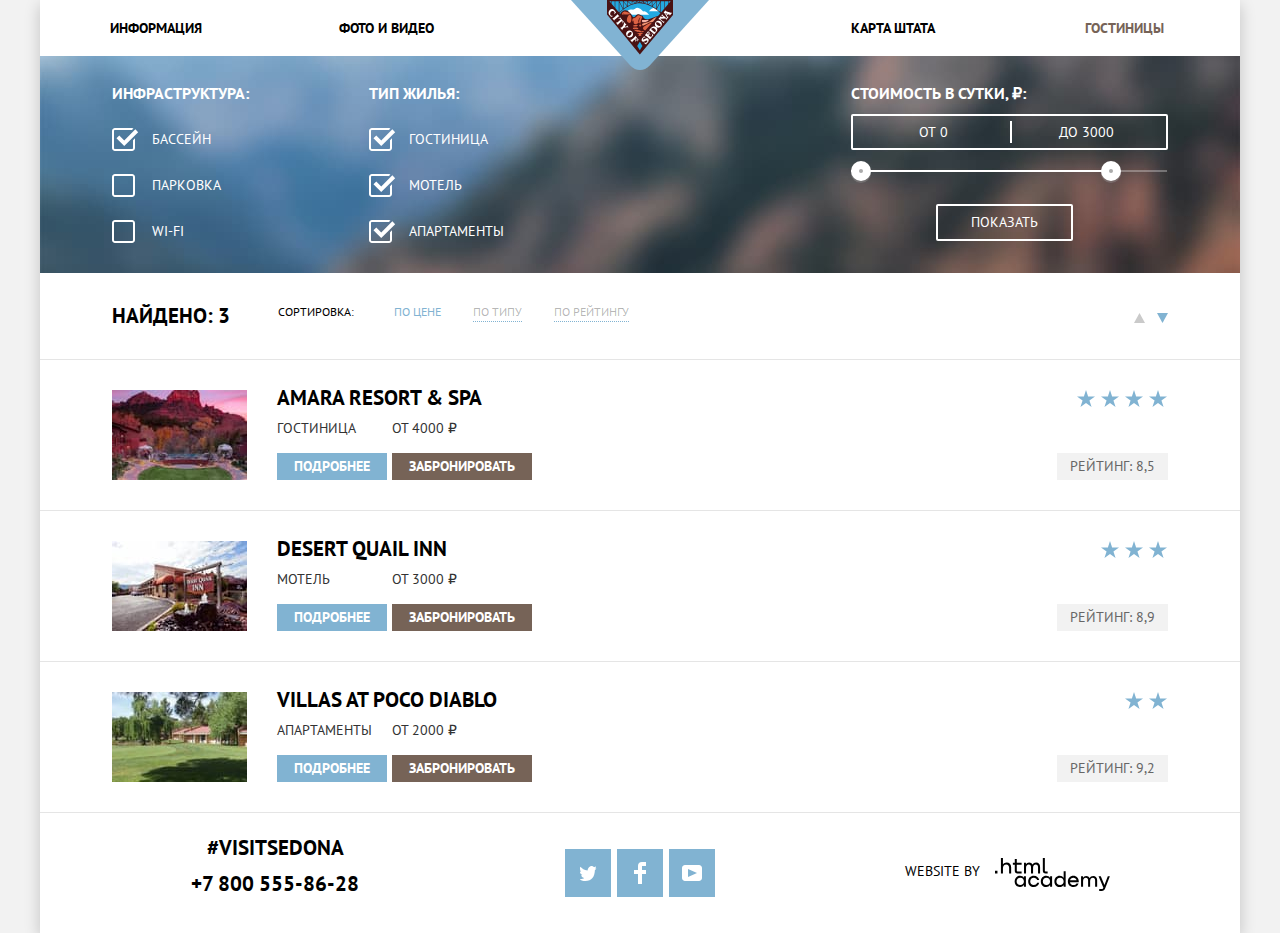
==== catalog.html @ 33e23743 "Заканчивает стилизацию каталога" ====
<!DOCTYPE html>
<html lang="ru">

<head>
  <meta charset="utf-8">
  <meta name="viewport" content="width=device-width, initial-scale=1">
  <title>HTML Academy: Седона</title>


  <link rel="icon" href="favicon.ico">
  <link rel="icon" href="img/favicon/icon.svg" type="image/svg+xml">
  <link rel="apple-touch-icon" href="img/favicon/180.png">
  <link rel="manifest" href="manifest.webmanifest">

  <link href="css/normalize.min.css" rel="stylesheet">
  <link href="css/style.css" rel="stylesheet">
</head>

<body>
  <div class="container">
    <h1 class="visually-hidden">Аренда жилья в городке Седона</h1>
    <header class="main-header">
      <a class="logo" href="index.html">
        <img src="img/logo.svg" width="138" height="70" alt="Логотип города Седона">
      </a>
      <nav class="navigation">
        <ul class="navigation-list">
          <li class="navigation-list__item">
            <a class="navigation-list__link" href="#">Информация</a>
          </li>
          <li class="navigation-list__item navigation-list__item--m-r">
            <a class="navigation-list__link" href="#">Фото и видео</a>
          </li>
          <li class="navigation-list__item">
            <a class="navigation-list__link" href="#">Карта штата</a>
          </li>
          <li class="navigation-list__item">
            <a class="navigation-list__link">Гостиницы</a>
          </li>
        </ul>
      </nav>
    </header>

    <main>
      <section class="filter">
        <h2 class="visually-hidden">Фильтр апартаментов</h2>
        <form class="filter-form" action="https://echo.htmlacademy.ru/" method="GET">
          <fieldset class="filter-form__fieldset">
            <legend class="filter-form__legend">Инфраструктура:</legend>
            <ul class="filter-form__list">
              <li class="filter-form__list-item">
                <input class="filter-form__checkbox visually-hidden" type="checkbox" name="pool" id="pool" checked>
                <label class="filter-form__checkbox-label" for="pool">Бассейн</label>
              </li>
              <li class="filter-form__list-item">
                <input class="filter-form__checkbox visually-hidden" type="checkbox" name="parking" id="parking">
                <label class="filter-form__checkbox-label" for="parking">Парковка</label>
              </li>
              <li class="filter-form__list-item">
                <input class="filter-form__checkbox visually-hidden" type="checkbox" name="wi-fi" id="wi-fi">
                <label class="filter-form__checkbox-label" for="wi-fi">Wi-Fi</label>
              </li>
            </ul>
          </fieldset>

          <fieldset class="filter-form__fieldset">
            <legend class="filter-form__legend">Тип жилья:</legend>
            <ul class="filter-form__list">
              <li class="filter-form__list-item">
                <input class="filter-form__checkbox visually-hidden" type="checkbox" name="hotel" id="hotel" checked>
                <label class="filter-form__checkbox-label" for="hotel">Гостиница</label>
              </li>
              <li class="filter-form__list-item">
                <input class="filter-form__checkbox visually-hidden" type="checkbox" name="motel" id="motel" checked>
                <label class="filter-form__checkbox-label" for="motel">Мотель</label>
              </li>
              <li class="filter-form__list-item">
                <input class="filter-form__checkbox visually-hidden" type="checkbox" name="apartments" id="apartments" checked>
                <label class="filter-form__checkbox-label" for="apartments">Апартаменты</label>
              </li>
            </ul>
          </fieldset>

          <fieldset class="filter-form__fieldset filter-form__prices">
            <legend class="filter-form__legend">Стоимость в сутки, ₽:</legend>

            <ul class="prices">
              <li class="prices__item">
                <label class="prices__label" for="min-price">От</label>
                <input class="prices__input" id="min-price" type="text" value="0">
              </li>
              <li class="prices__item">
                <label class="prices__label" for="max-price">До</label>
                <input class="prices__input" id="max-price" type="text" value="3000">
              </li>
            </ul>

            <div class="price-range">
              <div class="price-range__scale">
                <button class="price-range__button price-range__button--min" type="button">
                  <span class="visually-hidden">Минимальная цена</span>
                </button>
                <button class="price-range__button price-range__button--max" type="button">
                  <span class="visually-hidden">Максимальная цена</span>
                </button>
              </div>
            </div>

            <button class="filter-form__button" type="submit">Показать</button>
          </fieldset>
        </form>
      </section>

      <div class="catalog">
        <section class="sorting">
          <b class="sorting__results">Найдено: 3</b>
          <h2 class="sorting__title">Сортировка:</h2>
          <ul class="sorting__list">
            <li class="sorting__list-item">
              <a class="sorting__list-link sorting__list-link--active" href="#">По цене</a>
            </li>
            <li class="sorting__list-item">
              <a class="sorting__list-link" href="#">По типу</a>
            </li>
            <li class="sorting__list-item sorting__list-item--m-r-auto">
              <a class="sorting__list-link" href="#">По рейтингу</a>
            </li>
            <li class="sorting__list-item sorting__list-item--arrow">
              <a class="sorting__list-link sorting__list-link--arrow" href="#">
                <span class="visually-hidden">Сортировка по возрастанию</span>
                <svg width="11" height="10" xmlns="http://www.w3.org/2000/svg">
                  <path d="M5.5 0L0 10h11L5.5 0z" />
                </svg>
              </a>
            </li>
            <li class="sorting__list-item sorting__list-item--arrow">
              <a class="sorting__list-link sorting__list-link--active sorting__list-link--arrow" href="#">
                <span class="visually-hidden">Сортировка по убыванию</span>
                <svg width="11" height="10" xmlns="http://www.w3.org/2000/svg">
                  <path d="M5.5 10L0 0h11" />
                </svg>
              </a>
            </li>
          </ul>
        </section>

        <ul class="apartament-list">
          <li class="apartament-list__item apartament">
            <a class="apartament__name" href="#">Amara Resort & Spa</a>
            <img class="apartament__image" width="135" height="90" src="img/amara.jpg" alt="Amara Resort & Spa">
            <span class="apartament__type">Гостиница</span>
            <span class="apartament__price">От 4000 ₽</span>
            <a class="apartament__more button" href="#">Подробнее</a>
            <a class="apartament__booking button button--brown" href="#">Забронировать</a>
            <ul class="apartament__rating-list rating-list">
              <li class="rating-list__item">
                <span class="visually-hidden">Звезда рейтинга</span>
              </li>
              <li class="rating-list__item">
                <span class="visually-hidden">Звезда рейтинга</span>
              </li>
              <li class="rating-list__item">
                <span class="visually-hidden">Звезда рейтинга</span>
              </li>
              <li class="rating-list__item">
                <span class="visually-hidden">Звезда рейтинга</span>
              </li>
            </ul>
            <span class="apartament__rating">Рейтинг: 8,5</span>
          </li>

          <li class="apartament-list__item apartament">
            <a class="apartament__name" href="#">Desert Quail Inn</a>
            <img class="apartament__image" width="135" height="90" src="img/desert.jpg" alt="Desert Quail Inn">
            <span class="apartament__type">Мотель</span>
            <span class="apartament__price">От 3000 ₽</span>
            <a class="apartament__more button" href="#">Подробнее</a>
            <a class="apartament__booking button button--brown" href="#">Забронировать</a>
            <ul class="apartament__rating-list rating-list">
              <li class="rating-list__item">
                <span class="visually-hidden">Звезда рейтинга</span>
              </li>
              <li class="rating-list__item">
                <span class="visually-hidden">Звезда рейтинга</span>
              </li>
              <li class="rating-list__item">
                <span class="visually-hidden">Звезда рейтинга</span>
              </li>
            </ul>
            <span class="apartament__rating">Рейтинг: 8,9</span>
          </li>

          <li class="apartament-list__item apartament">
            <a class="apartament__name" href="#">Villas at Poco Diablo</a>
            <img class="apartament__image" width="135" height="90" src="img/villas.jpg" alt="Villas at Poco Diablo">
            <span class="apartament__type">Апартаменты</span>
            <span class="apartament__price">От 2000 ₽</span>
            <a class="apartament__more button" href="#">Подробнее</a>
            <a class="apartament__booking button button--brown" href="#">Забронировать</a>
            <ul class="apartament__rating-list rating-list">
              <li class="rating-list__item">
                <span class="visually-hidden">Звезда рейтинга</span>
              </li>
              <li class="rating-list__item">
                <span class="visually-hidden">Звезда рейтинга</span>
              </li>
            </ul>
            <span class="apartament__rating">Рейтинг: 9,2</span>
          </li>
        </ul>
      </div>
    </main>

    <footer class="main-footer">
      <section class="contacts">
        <h2 class="visually-hidden">Контакты</h2>
        <ul class="contacts-list">
          <li class="contacts-list__item">
            <a class="contacts-list__link" href="#">#visitSEDONA</a>
          </li>
          <li class="contacts-list__item">
            <a class="contacts-list__link" href="#">+7 800 555-86-28</a>
          </li>
        </ul>
      </section>

      <section class="social">
        <h2 class="visually-hidden">Социальные сети</h2>
        <ul class="social-list">
          <li class="social-list__item">
            <a class="social-list__link social-list__link--twitter" href="#">
              <span class="visually-hidden">Twitter</span>
            </a>
          </li>
          <li class="social-list__item">
            <a class="social-list__link social-list__link--facebook" href="#">
              <span class="visually-hidden">Facebook</span>
            </a>
          </li>
          <li class="social-list__item">
            <a class="social-list__link social-list__link--youtube" href="#">
              <span class="visually-hidden">Youtube</span>
            </a>
          </li>
        </ul>
      </section>

      <div class="author">
        <b>Website by</b>
        <a class="author__link" href="#">
          <svg width="115" height="33" xmlns="http://www.w3.org/2000/svg">
            <path
              d="M0 12.87v2.573h2.458v-2.574H0zM11.647 4.526c-1.56 0-2.822.707-3.612 1.737h-.086V0H5.92v15.443h2.03v-5.298c0-2.123 1.325-3.646 3.27-3.646 1.838 0 2.907 1.373 2.907 3.217v5.727h2.03V9.352c0-2.939-1.816-4.826-4.51-4.826zM26.617 4.827h-4.809V1.073h-2.03v3.754h-1.924V6.8h1.924v5.984c0 1.716.962 2.66 2.693 2.66h4.146v-1.995h-3.74c-.684 0-1.069-.386-1.069-1.05V6.8h4.81V4.827zM41.121 4.547c-1.624 0-2.863.794-3.547 2.06h-.064c-.62-1.245-1.774-2.06-3.356-2.06-1.41 0-2.48.75-3.12 1.802h-.086V4.826h-1.945v10.617h2.03V9.995c0-1.995 1.048-3.453 2.63-3.496 1.495-.043 2.372 1.03 2.372 2.638v6.306h2.03v-5.62c0-2.38 1.41-3.324 2.63-3.324 1.474 0 2.35 1.03 2.35 2.638v6.306h2.03v-6.52c0-2.574-1.453-4.376-3.954-4.376zM47.827 12.697c0 1.738.983 2.746 2.8 2.746h2.009V13.47h-1.71c-.684 0-1.069-.386-1.069-1.051V0h-2.03v12.697zM28.905 19.689h-.086c-.792-1.066-2.076-1.813-3.79-1.834-3.147-.043-5.395 2.282-5.395 5.565 0 3.305 2.29 5.63 5.374 5.587 1.756-.022 3.019-.81 3.811-1.94h.086v1.641h2.013V18.154h-2.013v1.535zm-3.597 7.356c-2.227 0-3.64-1.62-3.64-3.625 0-2.004 1.413-3.625 3.64-3.625 2.162 0 3.576 1.62 3.576 3.625 0 1.983-1.414 3.625-3.576 3.625zM44.21 21.991c-.493-2.388-2.613-4.136-5.396-4.136-3.362 0-5.61 2.452-5.61 5.565 0 3.113 2.248 5.587 5.61 5.587 2.783 0 4.903-1.792 5.395-4.2h-2.12c-.427 1.342-1.69 2.26-3.254 2.26-2.184 0-3.597-1.643-3.597-3.647 0-2.004 1.413-3.625 3.597-3.625 1.627 0 2.827.96 3.255 2.196h2.12zM55.084 19.689h-.086c-.792-1.066-2.077-1.813-3.79-1.834-3.147-.043-5.395 2.282-5.395 5.565 0 3.305 2.29 5.63 5.374 5.587 1.756-.022 3.019-.81 3.811-1.94h.086v1.641h2.012V18.154h-2.012v1.535zm-3.597 7.356c-2.227 0-3.64-1.62-3.64-3.625 0-2.004 1.413-3.625 3.64-3.625 2.162 0 3.575 1.62 3.575 3.625 0 1.983-1.413 3.625-3.575 3.625zM68.654 19.795h-.086c-.792-1.13-2.12-1.919-3.811-1.94-3.083-.043-5.374 2.282-5.374 5.587 0 3.283 2.248 5.607 5.395 5.565 1.67-.022 2.998-.768 3.769-1.834h.107v1.535h2.013V13.356h-2.013v6.44zm-3.597 7.271c-2.227 0-3.64-1.62-3.64-3.624 0-2.005 1.413-3.625 3.64-3.625 2.162 0 3.575 1.642 3.575 3.625 0 2.004-1.413 3.624-3.575 3.624zM78.33 17.855c-3.255 0-5.482 2.495-5.482 5.586 0 3.007 2.099 5.566 5.524 5.566 2.484 0 4.475-1.344 5.182-3.583h-2.12c-.47 1.003-1.605 1.642-2.976 1.642-1.927 0-3.297-1.28-3.447-2.92h8.757c.278-3.52-1.927-6.291-5.438-6.291zm-.043 1.94c1.691 0 2.955 1.045 3.276 2.559h-6.51c.3-1.493 1.564-2.559 3.234-2.559zM98.198 17.876c-1.627 0-2.868.79-3.554 2.047h-.064c-.62-1.236-1.777-2.047-3.362-2.047-1.413 0-2.483.746-3.126 1.791h-.085v-1.514h-1.949v10.555h2.034v-5.416c0-1.983 1.05-3.433 2.634-3.476 1.499-.042 2.377 1.024 2.377 2.623v6.269h2.034v-5.586c0-2.367 1.413-3.305 2.633-3.305 1.478 0 2.355 1.023 2.355 2.622v6.269h2.035v-6.482c0-2.559-1.456-4.35-3.962-4.35zM109.441 27.024l-3.64-8.87h-2.248l4.839 11.556-.021.043c-.343.874-.728 1.194-1.67 1.194h-2.505v2.026h2.505c1.841 0 2.826-.832 3.511-2.623l4.668-12.196h-2.077l-3.362 8.87z" />
          </svg>
        </a>
      </div>
    </footer>
  </div>
</body>

</html>
---- css/style.css ----
@font-face {
  font-style: normal;
  font-weight: 400;
  font-family: "PTSans";

  src: local("PTSans"), url("../fonts/PTSans.woff2") format("woff2"), url("../fonts/PTSans.woff") format("woff");
}

@font-face {
  font-style: normal;
  font-weight: 700;
  font-family: "PTSans";

  src: local("PTSans"), url("../fonts/PTSans-Bold.woff2") format("woff2"), url("../fonts/PTSans-Bold.woff") format("woff");
}

@keyframes bounce {
  0% {
    transform: translate(-50%, -55%);
    opacity: 1;

    animation-timing-function: ease-in;
  }

  24% {
    opacity: 1;
  }

  40% {
    transform: translate(-50%, -54%);

    animation-timing-function: ease-in;
  }

  65% {
    transform: translate(-50%, -53%);

    animation-timing-function: ease-in;
  }

  82% {
    transform: translate(-50%, -52%);

    animation-timing-function: ease-in;
  }

  93% {
    transform: translate(-50%, -51%);

    animation-timing-function: ease-in;
  }

  25%,
  55%,
  75%,
  87% {
    transform: translate(-50%, -50%);

    animation-timing-function: ease-out;
  }

  100% {
    transform: translate(-50%, -50%);
    opacity: 1;

    animation-timing-function: ease-out;
  }
}

@keyframes shake {
  0%,
  100% {
    transform: translate(-50%, -50%);
  }

  10%,
  30%,
  50%,
  70% {
    transform: translate(-52%, -50%);
  }

  20%,
  40%,
  60% {
    transform: translate(-48%, -50%);
  }

  80% {
    transform: translate(-49%, -50%);
  }

  90% {
    transform: translate(-51%, -50%);
  }
}


:root {
  --basic-black: #000000;
  --basic-white: #ffffff;
  --black-3: rgba(0, 0, 0, 0.3);
  --blue: #669ec0;
  --blue-dark: #5496bd;
  --blue-light: #81b3d2;
  --brown: #604e43;
  --brown-dark: #503e33;
  --brown-light: #766357;
  --gray-66: #666666;
  --gray-6a: #6a6a6a;
  --gray-a9: #a9a9a9;
  --gray-ab: #ababab;
  --gray-ca: #cacaca;
  --gray-dark: #bdbbbc;
  --gray-e5: #e5e5e5;
  --gray-eb: #ebebeb;
  --gray-ee: #eeeeee;
  --gray-f2: #f2f2f2;
  --search-form-shadow: rgba(0, 1, 1, 0.15);
  --shadow-button: rgba(171, 171, 171, 0.3);
  --shadow-color: rgba(0, 1, 1, 0.2);
  --text-color: #333333;
  --transparent: transparent;
  --white-3: rgba(255, 255, 255, 0.3);
  --white-9: rgba(255, 255, 255, 0.9);
}

html {
  box-sizing: border-box;
  height: 100%;
}

*,
*::before,
*::after {
  box-sizing: inherit;
}

body {
  height: 100%;
  margin: 0;
  padding: 0;

  font-weight: 400;
  font-size: 14px;
  line-height: 26px;
  font-family: "PTSans", "Arial", sans-serif;
  color: var(--text-color);
  text-transform: uppercase;

  background-color: var(--gray-f2);
}

img {
  display: block;
  max-width: 100%;
  height: auto;
}

.visually-hidden:not(:focus):not(:active),
input[type="checkbox"].visually-hidden,
input[type="radio"].visually-hidden {
  position: absolute;

  width: 1px;
  height: 1px;
  margin: -1px;
  padding: 0;
  overflow: hidden;

  white-space: nowrap;

  border: 0;

  clip: rect(0 0 0 0);
  clip-path: inset(100%);
}

.container {
  position: relative;

  display: grid;
  width: 1200px;
  min-height: 100%;
  margin: 0 auto;

  background-color: var(--basic-white);
  box-shadow: 0 5px 15px var(--shadow-color);

  grid-template-rows: auto 1fr auto;
}

/*===== BUTTON =====*/

.button {
  display: inline-block;
  margin: 0;
  padding: 3px 17px;

  font-weight: 700;
  font-size: 14px;
  line-height: 21px;
  vertical-align: top;
  text-align: center;
  color: var(--basic-white);
  text-transform: uppercase;
  text-decoration: none;

  background-color: var(--blue-light);
  border: none;
  outline: none;
}

.button:hover,
.button:focus {
  background-color: var(--blue);
}

.button:active {
  color: var(--white-3);

  background-color: var(--blue-dark);
}

.button--brown {
  background-color: var(--brown-light);
}

.button--brown:hover,
.button--brown:focus {
  background-color: var(--brown);
}

.button--brown:active {
  color: var(--white-3);

  background-color: var(--brown-dark);
}

.button--l {
  padding: 16px 30px;

  font-size: 21px;
  line-height: 26px;
}

.button--xl {
  padding: 30px 60px;

  font-size: 21px;
  line-height: 26px;
}

/*===== MAIN-HEADER =====*/

.main-header {
  position: relative;

  min-height: 56px;
}


/*===== LOGO =====*/

.logo {
  position: absolute;
  top: 0;
  left: 50%;
  z-index: 1;

  display: block;
  width: 138px;
  height: 70px;

  transform: translateX(-50%);
}

/*===== NAVIGATION-LIST =====*/

.navigation-list {
  display: flex;
  justify-content: space-between;
  align-items: flex-start;
  margin: 0;
  padding: 0;

  list-style: none;
}

.navigation-list__item {
  flex-basis: 240px;
}

.navigation-list__item--m-r {
  margin-right: 275px;
}

.navigation-list__link {
  display: block;
  padding: 15px 0;

  font-weight: 700;
  font-size: 14px;
  line-height: 26px;
  text-align: center;
  color: var(--basic-black);
  text-decoration: none;
}

.navigation-list__link:hover {
  color: var(--blue-light);
}

.navigation-list__link:active {
  color: var(--basic-black);

  opacity: 0.3;
}

.navigation-list__link:not([href]) {
  color: var(--brown-light);
}

/*===== WELCOME =====*/

.welcome {
  padding-bottom: 50px;
}

.welcome__image {
  position: relative;

  width: 1200px;
  height: 510px;
  margin-bottom: 40px;

  background-color: var(--gray-ee);
}

.welcome__image::before {
  content: "";
  position: absolute;
  bottom: 0;

  width: 100%;
  height: 57px;

  background-image: url("../img/mask.png");
}

.welcome__title {
  margin: 0;
  margin-bottom: 45px;
  padding: 0 150px;

  font-weight: 700;
  font-size: 21px;
  line-height: 26px;
  text-align: center;
  color: var(--basic-black);
}

.welcome__text {
  margin: 0;
  margin-bottom: 25px;
  padding: 0 150px;

  text-align: center;
}

.welcome__text:last-of-type {
  margin-bottom: 0;
}

/*===== ADVANTAGES-LIST =====*/

.advantages-list {
  display: grid;
  margin: 0;
  padding: 0;

  list-style: none;

  counter-reset: advantages;

  grid-auto-rows: minmax(256px, auto);
  grid-template-columns: repeat(3, 1fr);
  grid-template-rows: repeat(4, auto);
}

.advantages-list__item {
  min-height: 256px;

  text-align: center;

  background-color: var(--gray-ee);
}

.advantages-list__item--blue {
  background-color: var(--blue-light);
}

.advantages-list__item--image {
  grid-column: span 2;
}

.advantages-list__item--subtitle {
  grid-column: span 3;
}

.advantages-list__item-title {
  position: relative;

  margin: 0 0 25px;
  padding: 47px 125px;

  font-weight: 700;
  font-size: 21px;
  line-height: 21px;
  color: var(--basic-black);
}

.advantages-list__item-title::after {
  content: "— №"counter(advantages) "—";
  position: absolute;
  bottom: 0;
  left: 50%;

  font-weight: 400;
  font-size: 14px;
  line-height: 21px;
  color: var(--text-color);

  transform: translateX(-50%);

  counter-increment: advantages;
}

.advantages-list__item-text {
  margin: 0;
  padding: 0 46px;

  font-size: 14px;
  line-height: 21px;
  color: var(--text-color);
}

.advantages-list__item--blue .advantages-list__item-title,
.advantages-list__item--blue .advantages-list__item-title::after,
.advantages-list__item--blue .advantages-list__item-text {
  color: var(--basic-white);
}

/*===== FEATURES-LIST =====*/

.features-list {
  display: grid;
  margin: 0;
  padding: 0;

  list-style: none;

  grid-template-columns: repeat(3, 1fr);
}

.features-list__item {
  min-height: 330px;
  padding-top: 160px;

  text-align: center;

  background-color: var(--basic-white);
  background-repeat: no-repeat;
  background-position: center 60px;
}

.features-list__item--housing {
  background-image: url("../img/home.svg");
}

.features-list__item--food {
  background-image: url("../img/food.svg");
}

.features-list__item--souvenirs {
  background-image: url("../img/souvenirs.svg");
}

.features-list__item-title {
  margin: 0 0 25px;
  padding: 0 125px;

  font-weight: 700;
  font-size: 21px;
  line-height: 21px;
  color: var(--basic-black);
}

.features-list__item-text {
  margin: 0;
  padding: 0 46px;

  font-size: 14px;
  line-height: 21px;
  color: var(--text-color);
}

/*===== SEARCH =====*/

.search {
  position: relative;

  width: 568px;
  margin: 0 auto;
  padding: 58px 0 0 0;

  text-align: center;
}

.search__title {
  margin: 0 0 34px;
  padding: 0 40px;

  font-weight: 700;
  font-size: 30px;
  line-height: 24px;
  color: var(--basic-black);
}

.search__text {
  margin: 0 0 42px;
  padding: 0;

  font-size: 14px;
  line-height: 24px;
}

.search__button {
  width: 100%;
}

.search__form {
  position: absolute;

  display: flex;
  flex-wrap: wrap;
  justify-content: space-between;
  align-items: flex-start;
  padding: 55px;

  background-color: var(--basic-white);
  box-shadow: 0 7px 15px var(--search-form-shadow);
}

.search__form-inner {
  display: flex;
  justify-content: space-between;
  align-items: center;
  margin: 0 0 53px;
}

.search__form-inner--grow {
  flex-grow: 1;
  margin-right: 55px;
}

.search__form-label {
  font-weight: 700;
  font-size: 14px;
  line-height: 26px;
  color: var(--basic-black);
}

.search__form-label--date {
  position: relative;

  display: flex;
  justify-content: space-between;
  align-items: center;
  width: 100%;
  margin: 0 0 30px;

  grid-column: 1/ -1;
}

.search__form-label--date svg {
  position: absolute;
  top: 50%;
  right: 10px;

  transform: translateY(-50%);

  fill: var(--gray-a9);
}

.search__form-label--date svg:hover {
  fill: var(--basic-black);
}

.search__form-label--date svg:active {
  fill: var(--blue-light);
}

.search__form-date {
  position: relative;

  min-width: 346px;
  padding: 4px 40px 4px 13px;

  font-weight: 700;
  font-size: 14px;
  line-height: 26px;
  color: var(--basic-black);
  text-transform: uppercase;

  background-color: var(--gray-f2);
  border: 2px solid var(--transparent);
  outline: none;
}

.search__form-date:hover {
  background-color: var(--gray-eb);
}

.search__form-date:focus {
  background-color: var(--basic-white);
  border-color: var(--gray-e5);
}

.search__form-date::placeholder {
  font-weight: 700;
  font-size: 14px;
  line-height: 26px;
  color: var(--basic-black);
  text-transform: uppercase;
}

.search__form-number {
  width: 36px;
  padding: 4px;

  font-weight: 700;
  font-size: 14px;
  line-height: 26px;
  text-align: center;
  color: var(--basic-black);
  text-transform: uppercase;

  background-color: var(--gray-f2);
  border: 2px solid var(--transparent);
  outline: none;
}

.search__form-number:hover {
  background-color: var(--gray-eb);
}

.search__form-number:focus {
  background-color: var(--basic-white);
  border-color: var(--gray-e5);
}

.search__form-number::placeholder {
  font-weight: 700;
  font-size: 14px;
  line-height: 26px;
  text-align: center;
  color: var(--basic-black);
  text-transform: uppercase;
}

.search__form-quantity {
  display: flex;
  margin: 0 0 0 25px;
}

.search__form-quantity-button {
  position: relative;

  width: 39px;
  min-height: 38px;
  padding: 0;

  background-color: var(--gray-f2);
  border: none;
}

.search__form-quantity-button svg {
  position: absolute;
  top: 50%;
  left: 50%;

  transform: translate(-50%, -50%);

  fill: var(--gray-a9);
}

.search__form-quantity-button:hover svg {
  fill: var(--basic-black);
}

.search__form-quantity-button:active svg {
  fill: var(--blue-light);
}

.search__form-button {
  width: 100%;
}

/*===== MAIN-FOOTER =====*/

.main-footer {
  display: grid;
  width: 100%;
  min-height: 120px;

  background-color: var(--white-9);

  grid-template-columns: repeat(3, 1fr);
}

.main-footer--index {
  position: absolute;
  bottom: 0;
}

/*===== CONTACTS =====*/

.contacts-list {
  margin: 0;
  padding: 22px 0 0 70px;

  list-style: none;
}

.contacts-list__item {
  margin: 0 0 10px;

  line-height: 26px;
}

.contacts-list__item:last-child {
  margin: 0;
}

.contacts-list__link {
  display: block;

  font-weight: 700;
  font-size: 21px;
  line-height: 26px;
  text-align: center;
  color: var(--basic-black);
  text-transform: uppercase;
  text-decoration: none;
}

/*===== SOCIAL =====*/

.social {
  display: flex;
  justify-content: center;
  align-items: center;
}

.social-list {
  display: flex;
  margin: 0;
  padding: 0;

  list-style: none;
}

.social-list__item {
  margin-right: 6px;
}

.social-list__item:last-child {
  margin-right: 0;
}

.social-list__link {
  position: relative;

  display: block;
  width: 46px;
  height: 48px;

  background-color: var(--blue-light);
}

.social-list__link::before {
  position: absolute;
  top: 50%;
  left: 50%;

  transform: translate(-50%, -50%);
}

.social-list__link:hover {
  background-color: var(--blue);
}

.social-list__link:active {
  background-color: var(--blue-dark);
}

.social-list__link:active::before {
  opacity: 0.3;
}

.social-list__link--twitter::before {
  content: "";

  width: 17px;
  height: 16px;

  background-image: url("../img/twitter.svg");
}

.social-list__link--facebook::before {
  content: "";

  width: 12px;
  height: 22px;

  background-image: url("../img/fb.svg");
}

.social-list__link--youtube::before {
  content: "";

  width: 20px;
  height: 16px;

  background-image: url("../img/youtube.svg");
}

/*===== AUTHOR =====*/

.author {
  display: flex;
  align-items: flex-start;
  padding: 45px 0 0 65px;
}

.author b {
  margin: 0 15px 0 0;

  font-weight: 400;
  font-size: 14px;
  line-height: 26px;
  color: var(--basic-black);
}

.author__link {
  fill: var(--basic-black);
}

.author__link:hover {
  fill: var(--blue-light);
}

.author__link:active {
  fill: var(--gray-dark);
}


/*========== CATALOG.html ==========*/

/*===== FILTER =====*/

.filter {
  min-height: 217px;
  padding: 0 72px;

  background-color: var(--basic-black);
  background-image: url("../img/filter-background.jpg");
  background-repeat: no-repeat;
  background-size: cover;
}

.filter-form {
  display: flex;
  align-items: flex-start;
}

.filter-form__fieldset {
  position: relative;

  margin: 0 148px 0 0;
  padding: 58px 0 0 0;

  border: none;
}

.filter-form__prices {
  margin: 0 0 0 auto;
}

.filter-form__legend {
  position: absolute;
  top: 27px;

  font-weight: 700;
  font-size: 16px;
  line-height: 21px;
  color: var(--basic-white);
  text-transform: uppercase;
}

.filter-form__list {
  margin: 0;
  padding: 12px 0 0 0;

  list-style: none;
}

.filter-form__list-item {
  margin: 0 0 20px;
}

.filter-form__checkbox-label {
  position: relative;

  padding: 0 0 0 40px;

  font-size: 14px;
  line-height: 21px;
  color: var(--basic-white);
  text-transform: uppercase;

  cursor: pointer;
}

.filter-form__checkbox-label::before {
  content: "";
  position: absolute;
  top: -2px;
  left: 0;

  width: 23px;
  height: 23px;

  background-image: url("../img/checkbox-off.svg");
}

.filter-form__checkbox:disabled + .filter-form__checkbox-label::before {
  background-image: url("../img/checkbox-off-disabled.svg");
}

.filter-form__checkbox:checked + .filter-form__checkbox-label::before {
  width: 27px;
  height: 23px;

  background-image: url("../img/checkbox-on.svg");
}

.filter-form__checkbox:disabled:checked + .filter-form__checkbox-label::before {
  background-image: url("../img/checkbox-on-disabled.svg");
}

/*===== PRICES =====*/

.prices {
  position: relative;

  display: flex;
  align-items: flex-start;
  width: 317px;
  min-height: 36px;
  margin: 0 0 20px;
  padding: 0 0 0 30px;

  list-style: none;

  border: 2px solid var(--basic-white);
  border-radius: 2px;
}

.prices::before {
  content: "";
  position: absolute;
  top: 5px;
  left: 50%;

  width: 2px;
  height: 22px;

  background-color: var(--basic-white);
}

.prices__item {
  display: flex;
  flex-grow: 1;
  justify-content: center;
  align-items: center;
  height: 32px;
}

.prices__label {
  margin: 0 2px 0 0;

  font-size: 14px;
  line-height: 21px;
  color: var(--basic-white);
  text-transform: uppercase;
}

.prices__input {
  width: 50px;

  font-size: 14px;
  line-height: 21px;
  color: var(--basic-white);
  text-transform: uppercase;

  background: none;
  border: none;
}

.price-range {
  position: relative;

  width: 316px;
  height: 2px;
  margin: 0 0 32px;

  background-color: var(--white-3);
}

.price-range__scale {
  position: absolute;
  top: 0;
  left: 0;

  width: 260px;
  height: 2px;

  background-color: var(--basic-white);
}

.price-range__button {
  position: absolute;
  top: -9px;
  left: 0;

  width: 20px;
  height: 20px;
  padding: 0;

  background-color: var(--basic-white);
  border: none;
  border-radius: 50%;
  box-shadow: 0 2px 0 0 var(--shadow-button);
  cursor: pointer;
}

.price-range__button:hover {
  transform: scale(1.2);
}

.price-range__button--min {
  left: 0;
}

.price-range__button--max {
  left: 250px;
}

.price-range__button::before {
  content: "";
  position: absolute;
  top: 8px;
  left: 8px;

  width: 4px;
  height: 4px;

  background-color: var(--gray-ab);
  border-radius: 50%;
}

.filter-form__button {
  display: block;
  min-width: 137px;
  margin: 0 auto;
  padding: 6px 15px;

  font-size: 14px;
  line-height: 21px;
  color: var(--basic-white);
  text-transform: uppercase;

  background-color: var(--transparent);
  border: 2px solid var(--basic-white);
  border-radius: 2px;
  transform: translateX(-5px);
  cursor: pointer;
}

.filter-form__button:hover {
  color: var(--basic-black);

  background-color: var(--basic-white);
}

/*===== SORTING =====*/

.sorting {
  display: flex;
  align-items: flex-start;
  min-height: 86px;
  padding: 30px 72px;
}

.sorting__results {
  margin: 0 48px 0 0;

  font-weight: 700;
  font-size: 21px;
  line-height: 26px;
  color: var(--basic-black);
  text-transform: uppercase;
}

.sorting__title {
  margin: 0 40px 0 0;

  font-weight: 400;
  font-size: 12px;
  line-height: 18px;
  color: var(--basic-black);
  text-transform: uppercase;
}

.sorting__list {
  display: flex;
  flex-grow: 1;
  flex-wrap: wrap;
  align-items: flex-start;
  margin: 0;
  padding: 0;

  list-style: none;
}

.sorting__list-item {
  margin: 0 32px 0 0;

  line-height: 18px;
}

.sorting__list-item:last-child {
  margin: 0;
}

.sorting__list-item--m-r-auto {
  margin: 0 auto 0 0;
}

.sorting__list-item--arrow {
  margin: 0 12px 0 0;
}

.sorting__list-link {
  display: block;

  font-weight: 400;
  font-size: 12px;
  line-height: 18px;
  color: var(--black-3);
  text-transform: uppercase;
  text-decoration: none;

  border-bottom: 1px dotted var(--blue-light);
}

.sorting__list-link--active {
  color: var(--blue-light);

  border: none;
}

.sorting__list-link--arrow {
  padding: 7px 0 0 0;

  border: none;

  fill: var(--gray-ca);
}

.sorting__list-link--arrow.sorting__list-link--active {
  fill: var(--blue-light);
}

/*===== APARTAMENT =====*/

.apartament-list {
  margin: 0;
  padding: 0;

  list-style: none;

  border-bottom: 1px solid var(--gray-e5);
}

.apartament {
  display: grid;
  align-items: start;
  padding: 30px 72px;

  border-top: 1px solid var(--gray-e5);

  grid-template-columns: 135px auto auto 1fr auto;
  grid-template-rows: repeat(3, auto);
}

.apartament__rating-list {
  grid-column: -1/-2;
  grid-row: 1 / 2;
  justify-self: end;
}

.apartament__name {
  margin: -5px 0 0 30px;

  font-weight: 700;
  font-size: 21px;
  line-height: 26px;
  color: var(--basic-black);
  text-transform: uppercase;
  text-decoration: none;

  grid-column: 2 / 4;
}

.apartament__image {
  display: block;
  width: 135px;
  height: 90px;
  margin: 0 30px 0 0;

  grid-column: 1 / 2;
  grid-row: 1 / -1;
}

.apartament__type {
  margin: 0 0 0 30px;

  font-size: 14px;
  line-height: 21px;
  color: var(--text-color);
  text-transform: uppercase;

  grid-column: 2 / 3;
  grid-row: 2 / 3;
}

.apartament__price {
  margin: 0 0 0 5px;

  font-size: 14px;
  line-height: 21px;
  color: var(--text-color);
  text-transform: uppercase;

  grid-column: 3 / 4;
  grid-row: 2 / 3;
}

.apartament__rating {
  align-self: end;
  min-width: 110px;
  padding: 3px 13px;

  font-size: 14px;
  line-height: 21px;
  color: var(--gray-66);
  text-transform: uppercase;

  background-color: var(--gray-f2);

  grid-column: -1 / -2;
  grid-row: -1 / -2;
}

.apartament__more {
  align-self: end;
  margin: 0 0 0 30px;

  grid-column: 2 / 3;
  grid-row: -1 / -2;
}

.apartament__booking {
  align-self: end;
  margin: 0 0 0 5px;

  grid-column: 3 / 4;
  grid-row: -1 / -2;
}

.rating-list {
  display: flex;
  align-items: flex-start;
  margin: 0;
  padding: 0;

  list-style: none;
}

.rating-list__item {
  width: 19px;
  height: 17px;
  margin: 0 5px 0 0;

  background-image: url("../img/star.svg");
}

.rating-list__item:last-child {
  margin: 0;
}

/*STYLEGUIDE!!!!!!!!!!!!!!!!!!*/
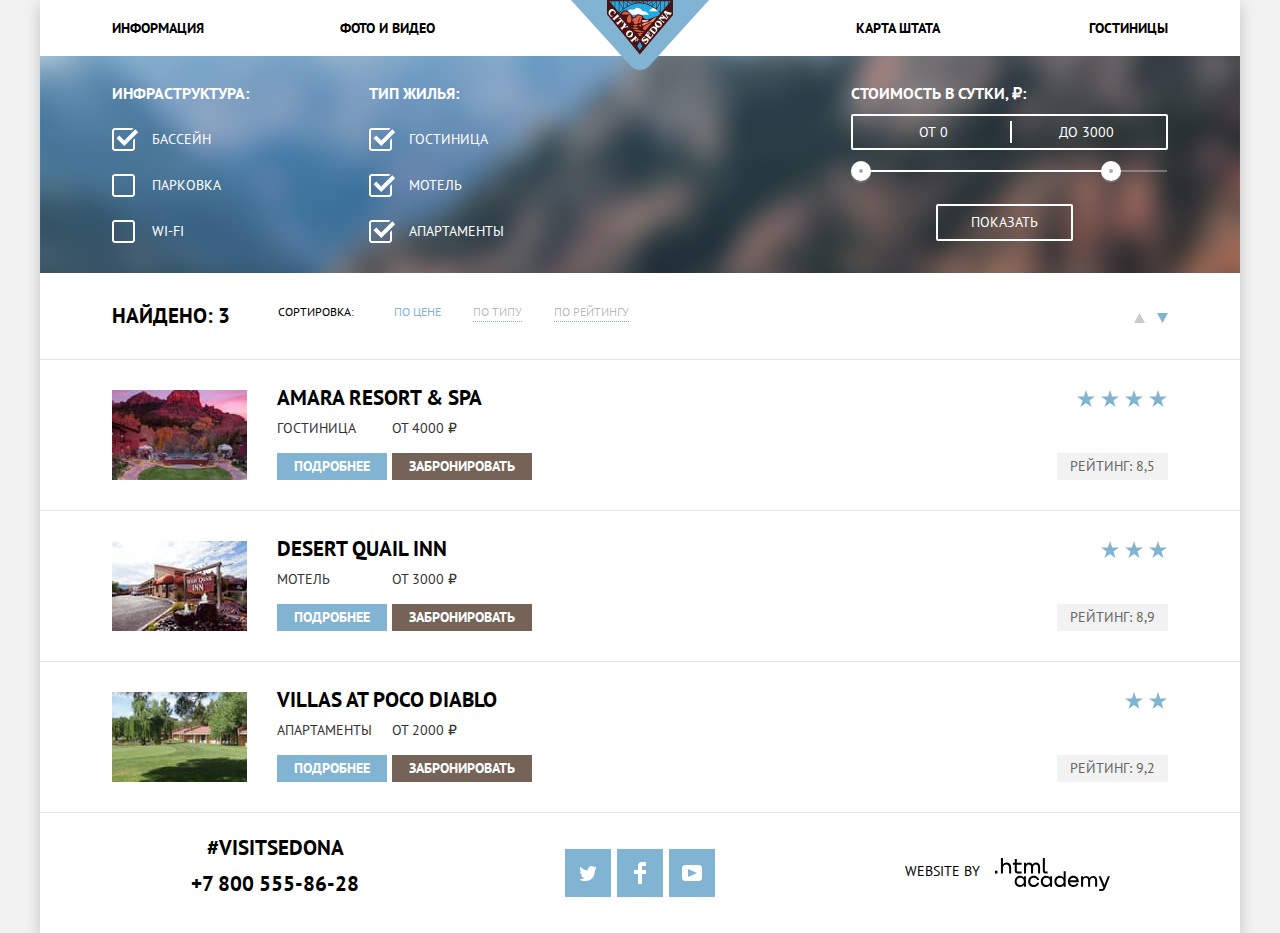
==== commit d0463ce3: "Ну вроде закончил" ====
--- a/catalog.html
+++ b/catalog.html
@@ -13,7 +13,7 @@
   <link rel="manifest" href="manifest.webmanifest">
 
   <link href="css/normalize.min.css" rel="stylesheet">
-  <link href="css/style.css" rel="stylesheet">
+  <link href="css/style.min.css" rel="stylesheet">
 </head>
 
 <body>
@@ -25,17 +25,17 @@
       </a>
       <nav class="navigation">
         <ul class="navigation-list">
-          <li class="navigation-list__item">
+          <li class="navigation-list__item navigation-list__item--left">
             <a class="navigation-list__link" href="#">Информация</a>
           </li>
-          <li class="navigation-list__item navigation-list__item--m-r">
+          <li class="navigation-list__item navigation-list__item--left navigation-list__item--m-r">
             <a class="navigation-list__link" href="#">Фото и видео</a>
           </li>
-          <li class="navigation-list__item">
+          <li class="navigation-list__item navigation-list__item--right">
             <a class="navigation-list__link" href="#">Карта штата</a>
           </li>
-          <li class="navigation-list__item">
-            <a class="navigation-list__link">Гостиницы</a>
+          <li class="navigation-list__item navigation-list__item--right">
+            <a class="navigation-list__link" href="#">Гостиницы</a>
           </li>
         </ul>
       </nav>
@@ -219,7 +219,7 @@
             <a class="contacts-list__link" href="#">#visitSEDONA</a>
           </li>
           <li class="contacts-list__item">
-            <a class="contacts-list__link" href="#">+7 800 555-86-28</a>
+            <a class="contacts-list__link" href="tel:88005558628">+7 800 555-86-28</a>
           </li>
         </ul>
       </section>
--- a/css/style.min.css
+++ b/css/style.min.css
@@ -0,0 +1 @@
+@font-face{font-style:normal;font-weight:400;font-family:PTSans;src:local("PTSans"),url(../fonts/PTSans.woff2) format("woff2"),url(../fonts/PTSans.woff) format("woff")}@font-face{font-style:normal;font-weight:700;font-family:PTSans;src:local("PTSans"),url(../fonts/PTSans-Bold.woff2) format("woff2"),url(../fonts/PTSans-Bold.woff) format("woff")}@-webkit-keyframes bounce{0%{transform:translateY(0);opacity:1;-webkit-animation-timing-function:ease-in;animation-timing-function:ease-in}24%{opacity:1}40%{transform:translateY(-4%);-webkit-animation-timing-function:ease-in;animation-timing-function:ease-in}65%{transform:translateY(-3%);-webkit-animation-timing-function:ease-in;animation-timing-function:ease-in}82%{transform:translateY(-2%);-webkit-animation-timing-function:ease-in;animation-timing-function:ease-in}93%{transform:translateY(-1%);-webkit-animation-timing-function:ease-in;animation-timing-function:ease-in}25%,55%,75%,87%{transform:translateY(0);-webkit-animation-timing-function:ease-out;animation-timing-function:ease-out}100%{transform:translateY(0);opacity:1;-webkit-animation-timing-function:ease-out;animation-timing-function:ease-out}}@keyframes bounce{0%{transform:translateY(0);opacity:1;-webkit-animation-timing-function:ease-in;animation-timing-function:ease-in}24%{opacity:1}40%{transform:translateY(-4%);-webkit-animation-timing-function:ease-in;animation-timing-function:ease-in}65%{transform:translateY(-3%);-webkit-animation-timing-function:ease-in;animation-timing-function:ease-in}82%{transform:translateY(-2%);-webkit-animation-timing-function:ease-in;animation-timing-function:ease-in}93%{transform:translateY(-1%);-webkit-animation-timing-function:ease-in;animation-timing-function:ease-in}25%,55%,75%,87%{transform:translateY(0);-webkit-animation-timing-function:ease-out;animation-timing-function:ease-out}100%{transform:translateY(0);opacity:1;-webkit-animation-timing-function:ease-out;animation-timing-function:ease-out}}:root{--basic-black:#000000;--basic-white:#ffffff;--black-3:rgba(0, 0, 0, 0.3);--blue:#669ec0;--blue-dark:#5496bd;--blue-light:#81b3d2;--brown:#604e43;--brown-dark:#503e33;--brown-light:#766357;--gray-66:#666666;--gray-6a:#6a6a6a;--gray-a9:#a9a9a9;--gray-ab:#ababab;--gray-ca:#cacaca;--gray-dark:#bdbbbc;--gray-e5:#e5e5e5;--gray-eb:#ebebeb;--gray-ee:#eeeeee;--gray-f2:#f2f2f2;--search-form-shadow:rgba(0, 1, 1, 0.15);--shadow-button:rgba(171, 171, 171, 0.3);--shadow-color:rgba(0, 1, 1, 0.2);--text-color:#333333;--transparent:transparent;--white-3:rgba(255, 255, 255, 0.3);--white-9:rgba(255, 255, 255, 0.9)}html{box-sizing:border-box;height:100%}*,::after,::before{box-sizing:inherit}body{height:100%;margin:0;padding:0;font-weight:400;font-size:14px;line-height:26px;font-family:PTSans,Arial,sans-serif;color:var(--text-color);text-transform:uppercase;background-color:var(--gray-f2)}img{display:block;max-width:100%;height:auto}.visually-hidden:not(:focus):not(:active),input[type=checkbox].visually-hidden,input[type=radio].visually-hidden{position:absolute;width:1px;height:1px;margin:-1px;padding:0;overflow:hidden;white-space:nowrap;border:0;clip:rect(0 0 0 0);-webkit-clip-path:inset(100%);clip-path:inset(100%)}.container{position:relative;display:grid;width:1200px;min-height:100%;margin:0 auto;background-color:var(--basic-white);box-shadow:0 5px 15px var(--shadow-color);grid-template-rows:auto 1fr auto}.button{display:inline-block;margin:0;padding:3px 17px;font-weight:700;font-size:14px;line-height:21px;vertical-align:top;text-align:center;color:var(--basic-white);text-transform:uppercase;text-decoration:none;background-color:var(--blue-light);border:none;outline:0}.button:focus,.button:hover{background-color:var(--blue)}.button:active{color:var(--white-3);background-color:var(--blue-dark)}.button--brown{background-color:var(--brown-light)}.button--brown:focus,.button--brown:hover{background-color:var(--brown)}.button--brown:active{color:var(--white-3);background-color:var(--brown-dark)}.button--l{padding:16px 30px;font-size:21px;line-height:26px}.button--xl{padding:30px 60px;font-size:21px;line-height:26px}.main-header{position:relative;min-height:56px}.logo{position:absolute;top:0;left:50%;z-index:1;display:block;width:138px;height:70px;transform:translateX(-50%)}.navigation{padding:0 72px}.navigation-list{display:flex;justify-content:space-between;align-items:flex-start;margin:0;padding:0;list-style:none}.navigation-list__item{flex-basis:228px;padding:15px 0}.navigation-list__item--left{text-align:left}.navigation-list__item--right{text-align:right}.navigation-list__item--m-r{margin-right:auto}.navigation-list__link{display:inline-block;font-weight:700;font-size:14px;line-height:26px;vertical-align:top;text-align:center;color:var(--basic-black);text-decoration:none}.navigation-list__link:hover{color:var(--blue-light)}.navigation-list__link:active{color:var(--basic-black);opacity:.3}.navigation-list__link:not([href]){color:var(--brown-light)}.welcome{padding-bottom:50px}.welcome__image{position:relative;width:1200px;height:510px;margin-bottom:40px;background-color:var(--gray-ee)}.welcome__image::before{content:"";position:absolute;bottom:0;width:100%;height:57px;background-image:url(../img/mask.png)}.welcome__title{margin:0;margin-bottom:45px;padding:0 150px;font-weight:700;font-size:21px;line-height:26px;text-align:center;color:var(--basic-black)}.welcome__text{margin:0;margin-bottom:25px;padding:0 150px;text-align:center}.welcome__text:last-of-type{margin-bottom:0}.advantages-list{display:grid;margin:0;padding:0;list-style:none;counter-reset:advantages;grid-auto-rows:minmax(256px,auto);grid-template-columns:repeat(3,1fr);grid-template-rows:repeat(4,auto)}.advantages-list__item{min-height:256px;text-align:center;background-color:var(--gray-ee)}.advantages-list__item--blue{background-color:var(--blue-light)}.advantages-list__item--image{grid-column:span 2}.advantages-list__item--subtitle{grid-column:span 3}.advantages-list__item-title{position:relative;margin:0 0 25px;padding:47px 125px;font-weight:700;font-size:21px;line-height:21px;color:var(--basic-black)}.advantages-list__item-title::after{content:"— №"counter(advantages) "—";position:absolute;bottom:0;left:50%;font-weight:400;font-size:14px;line-height:21px;color:var(--text-color);transform:translateX(-50%);counter-increment:advantages}.advantages-list__item-text{margin:0;padding:0 46px;font-size:14px;line-height:21px;color:var(--text-color)}.advantages-list__item--blue .advantages-list__item-text,.advantages-list__item--blue .advantages-list__item-title,.advantages-list__item--blue .advantages-list__item-title::after{color:var(--basic-white)}.advantages-list__item-image{height:100%;-o-object-fit:cover;object-fit:cover}.features-list{display:grid;margin:0;padding:0;list-style:none;grid-template-columns:repeat(3,1fr)}.features-list__item{min-height:330px;padding-top:160px;text-align:center;background-color:var(--basic-white);background-repeat:no-repeat;background-position:center 60px}.features-list__item--housing{background-image:url(../img/home.svg)}.features-list__item--food{background-image:url(../img/food.svg)}.features-list__item--souvenirs{background-image:url(../img/souvenirs.svg)}.features-list__item-title{margin:0 0 25px;padding:0 125px;font-weight:700;font-size:21px;line-height:21px;color:var(--basic-black)}.features-list__item-text{margin:0;padding:0 46px;font-size:14px;line-height:21px;color:var(--text-color)}.search{position:relative;width:568px;margin:0 auto;padding:58px 0 0 0;text-align:center}.search__title{margin:0 0 34px;padding:0 40px;font-weight:700;font-size:30px;line-height:24px;color:var(--basic-black)}.search__text{margin:0 0 42px;padding:0;font-size:14px;line-height:24px}.search__button{width:100%}.search__form{position:absolute;z-index:1;display:flex;flex-wrap:wrap;justify-content:space-between;align-items:flex-start;padding:55px;background-color:var(--basic-white);box-shadow:0 7px 15px var(--search-form-shadow);-webkit-animation:bounce .9s both;animation:bounce .9s both}.search__form--hide{display:none}.search__form-inner{display:flex;justify-content:space-between;align-items:center;margin:0 0 53px}.search__form-inner--grow{flex-grow:1;margin-right:55px}.search__form-label{font-weight:700;font-size:14px;line-height:26px;color:var(--basic-black)}.search__form-label--date{position:relative;display:flex;justify-content:space-between;align-items:center;width:100%;margin:0 0 30px;grid-column:1/-1}.search__form-label--date svg{position:absolute;top:50%;right:10px;transform:translateY(-50%);fill:var(--gray-a9)}.search__form-label--date svg:hover{fill:var(--basic-black)}.search__form-label--date svg:active{fill:var(--blue-light)}.search__form-date{position:relative;min-width:346px;padding:4px 40px 4px 13px;font-weight:700;font-size:14px;line-height:26px;color:var(--basic-black);text-transform:uppercase;background-color:var(--gray-f2);border:2px solid var(--transparent);outline:0}.search__form-date:hover{background-color:var(--gray-eb)}.search__form-date:focus{background-color:var(--basic-white);border-color:var(--gray-e5)}.search__form-date::-webkit-input-placeholder{font-weight:700;font-size:14px;line-height:26px;color:var(--basic-black);text-transform:uppercase}.search__form-date::-moz-placeholder{font-weight:700;font-size:14px;line-height:26px;color:var(--basic-black);text-transform:uppercase}.search__form-date::placeholder{font-weight:700;font-size:14px;line-height:26px;color:var(--basic-black);text-transform:uppercase}.search__form-number{width:36px;padding:4px;font-weight:700;font-size:14px;line-height:26px;text-align:center;color:var(--basic-black);text-transform:uppercase;background-color:var(--gray-f2);border:2px solid var(--transparent);outline:0}.search__form-number:hover{background-color:var(--gray-eb)}.search__form-number:focus{background-color:var(--basic-white);border-color:var(--gray-e5)}.search__form-number::-webkit-input-placeholder{font-weight:700;font-size:14px;line-height:26px;text-align:center;color:var(--basic-black);text-transform:uppercase}.search__form-number::-moz-placeholder{font-weight:700;font-size:14px;line-height:26px;text-align:center;color:var(--basic-black);text-transform:uppercase}.search__form-number::placeholder{font-weight:700;font-size:14px;line-height:26px;text-align:center;color:var(--basic-black);text-transform:uppercase}.search__form-quantity{display:flex;margin:0 0 0 25px}.search__form-quantity-button{position:relative;width:39px;min-height:38px;padding:0;background-color:var(--gray-f2);border:none}.search__form-quantity-button svg{position:absolute;top:50%;left:50%;transform:translate(-50%,-50%);fill:var(--gray-a9)}.search__form-quantity-button:hover svg{fill:var(--basic-black)}.search__form-quantity-button:active svg{fill:var(--blue-light)}.search__form-button{width:100%}.main-footer{display:grid;width:100%;min-height:120px;background-color:var(--white-9);grid-template-columns:repeat(3,1fr)}.main-footer--index{position:absolute;bottom:0}.contacts-list{margin:0;padding:22px 0 0 70px;list-style:none}.contacts-list__item{margin:0 0 10px;line-height:26px}.contacts-list__item:last-child{margin:0}.contacts-list__link{display:block;font-weight:700;font-size:21px;line-height:26px;text-align:center;color:var(--basic-black);text-transform:uppercase;text-decoration:none}.social{display:flex;justify-content:center;align-items:center}.social-list{display:flex;flex-wrap:wrap;margin:0;padding:0;list-style:none}.social-list__item{margin-right:6px}.social-list__item:last-child{margin-right:0}.social-list__link{position:relative;display:block;width:46px;height:48px;background-color:var(--blue-light)}.social-list__link::before{position:absolute;top:50%;left:50%;transform:translate(-50%,-50%)}.social-list__link:hover{background-color:var(--blue)}.social-list__link:active{background-color:var(--blue-dark)}.social-list__link:active::before{opacity:.3}.social-list__link--twitter::before{content:"";width:17px;height:16px;background-image:url(../img/twitter.svg)}.social-list__link--facebook::before{content:"";width:12px;height:22px;background-image:url(../img/fb.svg)}.social-list__link--youtube::before{content:"";width:20px;height:16px;background-image:url(../img/youtube.svg)}.author{display:flex;align-items:flex-start;padding:45px 0 0 65px}.author b{margin:0 15px 0 0;font-weight:400;font-size:14px;line-height:26px;color:var(--basic-black)}.author__link{fill:var(--basic-black)}.author__link:hover{fill:var(--blue-light)}.author__link:active{fill:var(--gray-dark)}.filter{min-height:217px;padding:0 72px;background-color:var(--basic-black);background-image:url(../img/filter-background.jpg);background-repeat:no-repeat;background-size:cover}.filter-form{display:flex;align-items:flex-start}.filter-form__fieldset{position:relative;margin:0 148px 0 0;padding:58px 0 0 0;border:none}.filter-form__prices{margin:0 0 0 auto}.filter-form__legend{position:absolute;top:27px;font-weight:700;font-size:16px;line-height:21px;color:var(--basic-white);text-transform:uppercase}.filter-form__list{margin:0;padding:12px 0 0 0;list-style:none}.filter-form__list-item{margin:0 0 20px}.filter-form__checkbox-label{position:relative;padding:0 0 0 40px;font-size:14px;line-height:21px;color:var(--basic-white);text-transform:uppercase;cursor:pointer}.filter-form__checkbox-label::before{content:"";position:absolute;top:-2px;left:0;width:23px;height:23px;background-image:url(../img/checkbox-off.svg)}.filter-form__checkbox:disabled+.filter-form__checkbox-label::before{background-image:url(../img/checkbox-off-disabled.svg)}.filter-form__checkbox:checked+.filter-form__checkbox-label::before{width:27px;height:23px;background-image:url(../img/checkbox-on.svg)}.filter-form__checkbox:disabled:checked+.filter-form__checkbox-label::before{background-image:url(../img/checkbox-on-disabled.svg)}.filter-form__checkbox:focus+.filter-form__checkbox-label::before{outline:1px solid var(--basic-white)}.prices{position:relative;display:flex;align-items:flex-start;width:317px;min-height:36px;margin:0 0 20px;padding:0 0 0 30px;list-style:none;border:2px solid var(--basic-white);border-radius:2px}.prices::before{content:"";position:absolute;top:5px;left:50%;width:2px;height:22px;background-color:var(--basic-white)}.prices__item{display:flex;flex-grow:1;justify-content:center;align-items:center;height:32px}.prices__label{margin:0 2px 0 0;font-size:14px;line-height:21px;color:var(--basic-white);text-transform:uppercase}.prices__input{width:50px;font-size:14px;line-height:21px;color:var(--basic-white);text-transform:uppercase;background:0 0;border:none}.price-range{position:relative;width:316px;height:2px;margin:0 0 32px;background-color:var(--white-3)}.price-range__scale{position:absolute;top:0;left:0;width:260px;height:2px;background-color:var(--basic-white)}.price-range__button{position:absolute;top:-9px;left:0;width:20px;height:20px;padding:0;background-color:var(--basic-white);border:none;border-radius:50%;box-shadow:0 2px 0 0 var(--shadow-button);cursor:pointer}.price-range__button:hover{transform:scale(1.2)}.price-range__button--min{left:0}.price-range__button--max{left:250px}.price-range__button::before{content:"";position:absolute;top:8px;left:8px;width:4px;height:4px;background-color:var(--gray-ab);border-radius:50%}.filter-form__button{display:block;min-width:137px;margin:0 auto;padding:6px 15px;font-size:14px;line-height:21px;color:var(--basic-white);text-transform:uppercase;background-color:var(--transparent);border:2px solid var(--basic-white);border-radius:2px;transform:translateX(-5px);cursor:pointer}.filter-form__button:hover{color:var(--basic-black);background-color:var(--basic-white)}.sorting{display:flex;align-items:flex-start;min-height:86px;padding:30px 72px}.sorting__results{margin:0 48px 0 0;font-weight:700;font-size:21px;line-height:26px;color:var(--basic-black);text-transform:uppercase}.sorting__title{margin:0 40px 0 0;font-weight:400;font-size:12px;line-height:18px;color:var(--basic-black);text-transform:uppercase}.sorting__list{display:flex;flex-grow:1;flex-wrap:wrap;align-items:flex-start;margin:0;padding:0;list-style:none}.sorting__list-item{margin:0 32px 0 0;line-height:18px}.sorting__list-item:last-child{margin:0}.sorting__list-item--m-r-auto{margin:0 auto 0 0}.sorting__list-item--arrow{margin:0 12px 0 0}.sorting__list-link{display:block;font-weight:400;font-size:12px;line-height:18px;color:var(--black-3);text-transform:uppercase;text-decoration:none;border-bottom:1px dotted var(--blue-light)}.sorting__list-link--active{color:var(--blue-light);border:none}.sorting__list-link--arrow{padding:7px 0 0 0;border:none;fill:var(--gray-ca)}.sorting__list-link--arrow.sorting__list-link--active{fill:var(--blue-light)}.apartament-list{margin:0;padding:0;list-style:none;border-bottom:1px solid var(--gray-e5)}.apartament{display:grid;align-items:start;padding:30px 72px;border-top:1px solid var(--gray-e5);grid-template-columns:135px auto auto 1fr auto;grid-template-rows:repeat(3,auto)}.apartament__rating-list{grid-column:-1/-2;grid-row:1/2;justify-self:end}.apartament__name{margin:-5px 0 0 30px;font-weight:700;font-size:21px;line-height:26px;color:var(--basic-black);text-transform:uppercase;text-decoration:none;grid-column:2/4}.apartament__name:hover{color:var(--blue-light)}.apartament__name:active{color:var(--black-3)}.apartament__image{display:block;width:135px;height:90px;margin:0 30px 0 0;grid-column:1/2;grid-row:1/-1}.apartament__type{margin:0 0 0 30px;font-size:14px;line-height:21px;color:var(--text-color);text-transform:uppercase;grid-column:2/3;grid-row:2/3}.apartament__price{margin:0 0 0 5px;font-size:14px;line-height:21px;color:var(--text-color);text-transform:uppercase;grid-column:3/4;grid-row:2/3}.apartament__rating{align-self:end;min-width:110px;padding:3px 13px;font-size:14px;line-height:21px;color:var(--gray-66);text-transform:uppercase;background-color:var(--gray-f2);grid-column:-1/-2;grid-row:-1/-2;justify-self:start}.apartament__more{align-self:end;margin:0 0 0 30px;grid-column:2/3;grid-row:-1/-2;justify-self:start}.apartament__booking{align-self:end;margin:0 0 0 5px;grid-column:3/4;grid-row:-1/-2;justify-self:start}.rating-list{display:flex;align-items:flex-start;margin:0;padding:0;list-style:none}.rating-list__item{width:19px;height:17px;margin:0 5px 0 0;background-image:url(../img/star.svg)}.rating-list__item:last-child{margin:0}.map{position:relative;width:100%;height:593px}.map iframe{position:absolute;top:0;left:0;width:100%;height:100%}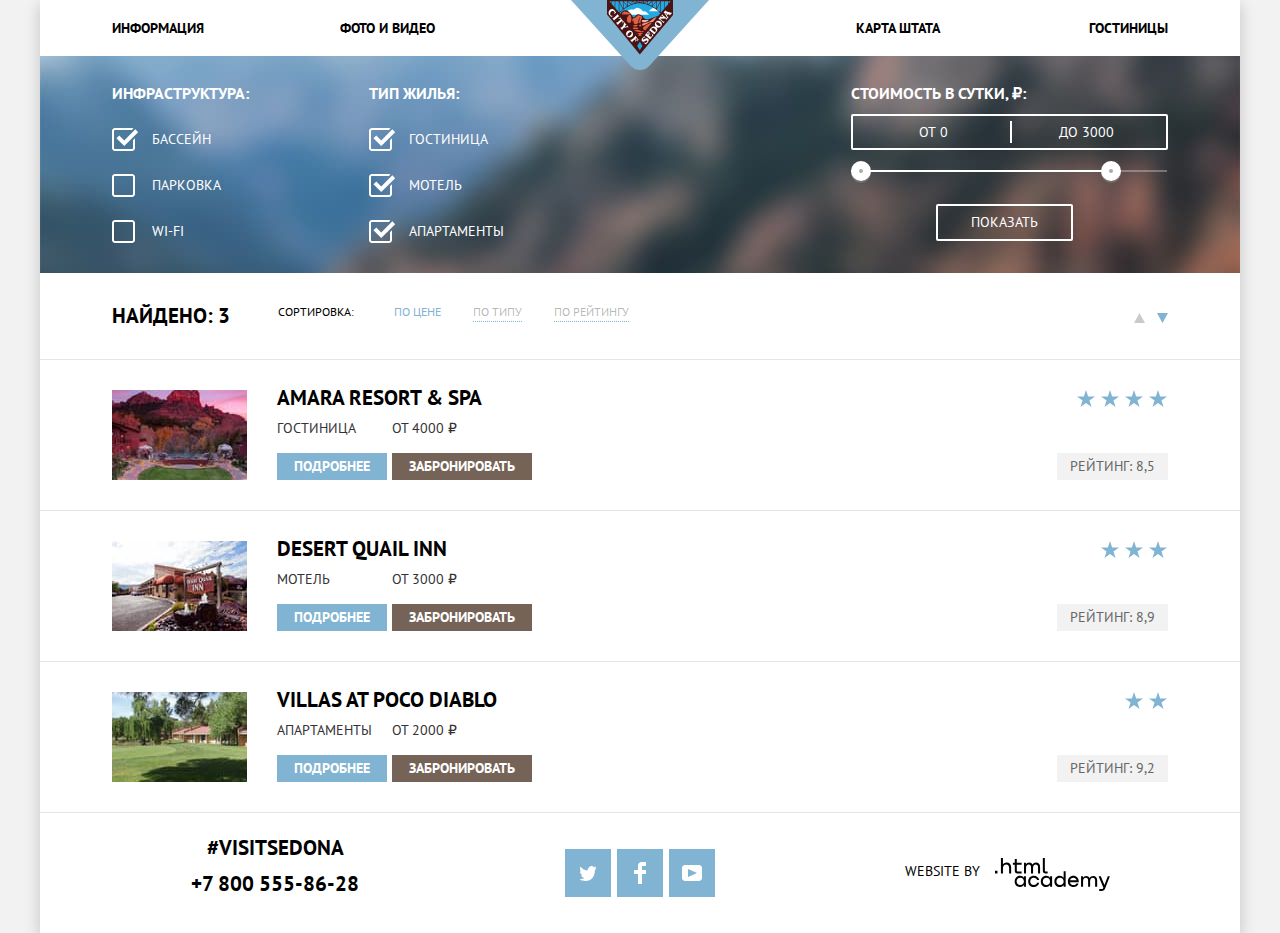
==== commit dd2af5dd: "Исправляет критерий Б1" ====
--- a/catalog.html
+++ b/catalog.html
@@ -13,7 +13,7 @@
   <link rel="manifest" href="manifest.webmanifest">
 
   <link href="css/normalize.min.css" rel="stylesheet">
-  <link href="css/style.min.css" rel="stylesheet">
+  <link href="css/style.css" rel="stylesheet">
 </head>
 
 <body>
@@ -228,17 +228,27 @@
         <h2 class="visually-hidden">Социальные сети</h2>
         <ul class="social-list">
           <li class="social-list__item">
-            <a class="social-list__link social-list__link--twitter" href="#">
+            <a class="social-list__link" href="#">
+              <svg width="17" height="16" xmlns="http://www.w3.org/2000/svg">
+                <path
+                  d="M10.95 1.144c1.685-.496 2.984.27 3.577 1.18.673-.232 1.331-.482 2.011-.709a2.345 2.345 0 01-.857 1.768c.685.17 1.304-.49 1.304-.49-.169 1-1.006 1.787-1.563 2.023-.231 6.75-3.175 11.217-10.077 11.082h-.446c-.41 0-4.164-.46-4.898-1.887 2.271.196 3.893-.422 4.693-1.177-.96-.3-2.679-.477-2.979-2.95.349.106.564.228 1.19.12C1.705 9.246.374 8.53.448 6.33c.285.328 1.067.536 1.34.472-.703-.24-1.97-3.36-.894-4.952 1.818 1.854 3.735 3.606 7.152 3.773.208-2.293 1.137-3.83 2.904-4.479z" />
+              </svg>
               <span class="visually-hidden">Twitter</span>
             </a>
           </li>
           <li class="social-list__item">
-            <a class="social-list__link social-list__link--facebook" href="#">
+            <a class="social-list__link" href="#">
+              <svg width="12" height="22" xmlns="http://www.w3.org/2000/svg">
+                <path d="M12 4V0H8a4 4 0 00-4 4v4H0v4h4v10h4V12h4V8H8V4h4z" />
+              </svg>
               <span class="visually-hidden">Facebook</span>
             </a>
           </li>
           <li class="social-list__item">
-            <a class="social-list__link social-list__link--youtube" href="#">
+            <a class="social-list__link" href="#">
+              <svg width="20" height="16" xmlns="http://www.w3.org/2000/svg">
+                <path fill-rule="evenodd" clip-rule="evenodd" d="M3 0h14c1.65 0 3 1.35 3 3v10c0 1.65-1.35 3-3 3H3c-1.65 0-3-1.35-3-3V3c0-1.65 1.35-3 3-3zm3.027 4.002v7.996L15.014 8 6.027 4.002z" />
+              </svg>
               <span class="visually-hidden">Youtube</span>
             </a>
           </li>
--- a/css/style.css
+++ b/css/style.css
@@ -0,0 +1,1324 @@
+@font-face {
+  font-style: normal;
+  font-weight: 400;
+  font-family: "PTSans";
+
+  src: local("PTSans"), url("../fonts/PTSans.woff2") format("woff2"), url("../fonts/PTSans.woff") format("woff");
+}
+
+@font-face {
+  font-style: normal;
+  font-weight: 700;
+  font-family: "PTSans";
+
+  src: local("PTSans"), url("../fonts/PTSans-Bold.woff2") format("woff2"), url("../fonts/PTSans-Bold.woff") format("woff");
+}
+
+@keyframes bounce {
+  0% {
+    transform: translateY(0);
+    opacity: 1;
+
+    animation-timing-function: ease-in;
+  }
+
+  24% {
+    opacity: 1;
+  }
+
+  40% {
+    transform: translateY(-4%);
+
+    animation-timing-function: ease-in;
+  }
+
+  65% {
+    transform: translateY(-3%);
+
+    animation-timing-function: ease-in;
+  }
+
+  82% {
+    transform: translateY(-2%);
+
+    animation-timing-function: ease-in;
+  }
+
+  93% {
+    transform: translateY(-1%);
+
+    animation-timing-function: ease-in;
+  }
+
+  25%,
+  55%,
+  75%,
+  87% {
+    transform: translateY(0);
+
+    animation-timing-function: ease-out;
+  }
+
+  100% {
+    transform: translateY(0);
+    opacity: 1;
+
+    animation-timing-function: ease-out;
+  }
+}
+
+:root {
+  --basic-black: #000000;
+  --basic-white: #ffffff;
+  --black-3: rgba(0, 0, 0, 0.3);
+  --blue: #669ec0;
+  --blue-dark: #5496bd;
+  --blue-light: #81b3d2;
+  --brown: #604e43;
+  --brown-dark: #503e33;
+  --brown-light: #766357;
+  --gray-66: #666666;
+  --gray-6a: #6a6a6a;
+  --gray-a9: #a9a9a9;
+  --gray-ab: #ababab;
+  --gray-ca: #cacaca;
+  --gray-dark: #bdbbbc;
+  --gray-e5: #e5e5e5;
+  --gray-eb: #ebebeb;
+  --gray-ee: #eeeeee;
+  --gray-f2: #f2f2f2;
+  --search-form-shadow: rgba(0, 1, 1, 0.15);
+  --shadow-button: rgba(171, 171, 171, 0.3);
+  --shadow-color: rgba(0, 1, 1, 0.2);
+  --text-color: #333333;
+  --transparent: transparent;
+  --white-3: rgba(255, 255, 255, 0.3);
+  --white-9: rgba(255, 255, 255, 0.9);
+}
+
+html {
+  box-sizing: border-box;
+  height: 100%;
+}
+
+*,
+*::before,
+*::after {
+  box-sizing: inherit;
+}
+
+body {
+  height: 100%;
+  margin: 0;
+  padding: 0;
+
+  font-weight: 400;
+  font-size: 14px;
+  line-height: 26px;
+  font-family: "PTSans", "Arial", sans-serif;
+  color: var(--text-color);
+  text-transform: uppercase;
+
+  background-color: var(--gray-f2);
+}
+
+img {
+  display: block;
+  max-width: 100%;
+  height: auto;
+}
+
+.visually-hidden:not(:focus):not(:active),
+input[type="checkbox"].visually-hidden,
+input[type="radio"].visually-hidden {
+  position: absolute;
+
+  width: 1px;
+  height: 1px;
+  margin: -1px;
+  padding: 0;
+  overflow: hidden;
+
+  white-space: nowrap;
+
+  border: 0;
+
+  clip: rect(0 0 0 0);
+  clip-path: inset(100%);
+}
+
+.container {
+  position: relative;
+
+  display: grid;
+  width: 1200px;
+  min-height: 100%;
+  margin: 0 auto;
+
+  background-color: var(--basic-white);
+  box-shadow: 0 5px 15px var(--shadow-color);
+
+  grid-template-rows: auto 1fr auto;
+}
+
+/*===== BUTTON =====*/
+
+.button {
+  display: inline-block;
+  margin: 0;
+  padding: 3px 17px;
+
+  font-weight: 700;
+  font-size: 14px;
+  line-height: 21px;
+  vertical-align: top;
+  text-align: center;
+  color: var(--basic-white);
+  text-transform: uppercase;
+  text-decoration: none;
+
+  background-color: var(--blue-light);
+  border: none;
+  outline: none;
+}
+
+.button:hover,
+.button:focus {
+  background-color: var(--blue);
+}
+
+.button:active {
+  color: var(--white-3);
+
+  background-color: var(--blue-dark);
+}
+
+.button--brown {
+  background-color: var(--brown-light);
+}
+
+.button--brown:hover,
+.button--brown:focus {
+  background-color: var(--brown);
+}
+
+.button--brown:active {
+  color: var(--white-3);
+
+  background-color: var(--brown-dark);
+}
+
+.button--l {
+  padding: 16px 30px;
+
+  font-size: 21px;
+  line-height: 26px;
+}
+
+.button--xl {
+  padding: 30px 60px;
+
+  font-size: 21px;
+  line-height: 26px;
+}
+
+/*===== MAIN-HEADER =====*/
+
+.main-header {
+  position: relative;
+
+  min-height: 56px;
+}
+
+
+/*===== LOGO =====*/
+
+.logo {
+  position: absolute;
+  top: 0;
+  left: 50%;
+  z-index: 1;
+
+  display: block;
+  width: 138px;
+  height: 70px;
+
+  transform: translateX(-50%);
+}
+
+/*===== NAVIGATION-LIST =====*/
+
+.navigation {
+  padding: 0 72px;
+}
+
+.navigation-list {
+  display: flex;
+  justify-content: space-between;
+  align-items: flex-start;
+  margin: 0;
+  padding: 0;
+
+  list-style: none;
+}
+
+.navigation-list__item {
+  flex-basis: 228px;
+  padding: 15px 0;
+}
+
+.navigation-list__item--left {
+  text-align: left;
+}
+
+.navigation-list__item--right {
+  text-align: right;
+}
+
+.navigation-list__item--m-r {
+  margin-right: auto;
+}
+
+
+.navigation-list__link {
+  display: inline-block;
+
+  font-weight: 700;
+  font-size: 14px;
+  line-height: 26px;
+  vertical-align: top;
+  text-align: center;
+  color: var(--basic-black);
+  text-decoration: none;
+}
+
+.navigation-list__link:hover {
+  color: var(--blue-light);
+}
+
+.navigation-list__link:active {
+  color: var(--basic-black);
+
+  opacity: 0.3;
+}
+
+.navigation-list__link:not([href]) {
+  color: var(--brown-light);
+}
+
+/*===== WELCOME =====*/
+
+.welcome {
+  padding-bottom: 50px;
+}
+
+.welcome__image {
+  position: relative;
+
+  width: 1200px;
+  height: 510px;
+  margin-bottom: 40px;
+
+  background-color: var(--gray-ee);
+}
+
+.welcome__image::before {
+  content: "";
+  position: absolute;
+  bottom: 0;
+
+  width: 100%;
+  height: 57px;
+
+  background-image: url("../img/mask.png");
+}
+
+.welcome__title {
+  margin: 0;
+  margin-bottom: 45px;
+  padding: 0 150px;
+
+  font-weight: 700;
+  font-size: 21px;
+  line-height: 26px;
+  text-align: center;
+  color: var(--basic-black);
+}
+
+.welcome__text {
+  margin: 0;
+  margin-bottom: 25px;
+  padding: 0 150px;
+
+  text-align: center;
+}
+
+.welcome__text:last-of-type {
+  margin-bottom: 0;
+}
+
+/*===== ADVANTAGES-LIST =====*/
+
+.advantages-list {
+  display: grid;
+  margin: 0;
+  padding: 0;
+
+  list-style: none;
+
+  counter-reset: advantages;
+
+  grid-auto-rows: minmax(256px, auto);
+  grid-template-columns: repeat(3, 1fr);
+  grid-template-rows: repeat(4, auto);
+}
+
+.advantages-list__item {
+  min-height: 256px;
+
+  text-align: center;
+
+  background-color: var(--gray-ee);
+}
+
+.advantages-list__item--blue {
+  background-color: var(--blue-light);
+}
+
+.advantages-list__item--image {
+  grid-column: span 2;
+}
+
+.advantages-list__item--subtitle {
+  grid-column: span 3;
+}
+
+.advantages-list__item-title {
+  position: relative;
+
+  margin: 0 0 25px;
+  padding: 47px 125px 0 125px;
+
+  font-weight: 700;
+  font-size: 21px;
+  line-height: 21px;
+  color: var(--basic-black);
+}
+
+.advantages-list__item-number {
+  position: relative;
+
+  display: block;
+  margin: 0 0 25px;
+
+  font-weight: 400;
+  font-size: 14px;
+  line-height: 21px;
+  color: var(--text-color);
+}
+
+.advantages-list__item-text {
+  margin: 0;
+  padding: 0 46px;
+
+  font-size: 14px;
+  line-height: 21px;
+  color: var(--text-color);
+}
+
+.advantages-list__item--blue .advantages-list__item-title,
+.advantages-list__item--blue .advantages-list__item-number,
+.advantages-list__item--blue .advantages-list__item-text {
+  color: var(--basic-white);
+}
+
+.advantages-list__item-image {
+  height: 100%;
+
+  object-fit: cover;
+}
+
+/*===== FEATURES-LIST =====*/
+
+.features-list {
+  display: grid;
+  margin: 0;
+  padding: 0;
+
+  list-style: none;
+
+  grid-template-columns: repeat(3, 1fr);
+}
+
+.features-list__item {
+  min-height: 330px;
+  padding-top: 160px;
+
+  text-align: center;
+
+  background-color: var(--basic-white);
+  background-repeat: no-repeat;
+  background-position: center 60px;
+}
+
+.features-list__item--housing {
+  background-image: url("../img/home.svg");
+}
+
+.features-list__item--food {
+  background-image: url("../img/food.svg");
+}
+
+.features-list__item--souvenirs {
+  background-image: url("../img/souvenirs.svg");
+}
+
+.features-list__item-title {
+  margin: 0 0 25px;
+  padding: 0 125px;
+
+  font-weight: 700;
+  font-size: 21px;
+  line-height: 21px;
+  color: var(--basic-black);
+}
+
+.features-list__item-text {
+  margin: 0;
+  padding: 0 46px;
+
+  font-size: 14px;
+  line-height: 21px;
+  color: var(--text-color);
+}
+
+/*===== SEARCH =====*/
+
+.search {
+  position: relative;
+
+  width: 568px;
+  margin: 0 auto;
+  padding: 58px 0 0 0;
+
+  text-align: center;
+}
+
+.search__title {
+  margin: 0 0 34px;
+  padding: 0 40px;
+
+  font-weight: 700;
+  font-size: 30px;
+  line-height: 24px;
+  color: var(--basic-black);
+}
+
+.search__text {
+  margin: 0 0 42px;
+  padding: 0;
+
+  font-size: 14px;
+  line-height: 24px;
+}
+
+.search__button {
+  width: 100%;
+}
+
+.search__form {
+  position: absolute;
+  z-index: 1;
+
+  display: flex;
+  flex-wrap: wrap;
+  justify-content: space-between;
+  align-items: flex-start;
+  padding: 55px;
+
+  background-color: var(--basic-white);
+  box-shadow: 0 7px 15px var(--search-form-shadow);
+
+  animation: bounce 0.9s both;
+}
+
+.search__form--hide {
+  display: none;
+}
+
+.search__form-inner {
+  display: flex;
+  justify-content: space-between;
+  align-items: center;
+  margin: 0 0 53px;
+}
+
+.search__form-inner--grow {
+  flex-grow: 1;
+  margin-right: 55px;
+}
+
+.search__form-label {
+  font-weight: 700;
+  font-size: 14px;
+  line-height: 26px;
+  color: var(--basic-black);
+}
+
+.search__form-label--date {
+  position: relative;
+
+  display: flex;
+  justify-content: space-between;
+  align-items: center;
+  width: 100%;
+  margin: 0 0 30px;
+
+  grid-column: 1/ -1;
+}
+
+.search__form-label--date svg {
+  position: absolute;
+  top: 50%;
+  right: 10px;
+
+  transform: translateY(-50%);
+
+  fill: var(--gray-a9);
+}
+
+.search__form-label--date svg:hover {
+  fill: var(--basic-black);
+}
+
+.search__form-label--date svg:active {
+  fill: var(--blue-light);
+}
+
+.search__form-date {
+  position: relative;
+
+  min-width: 346px;
+  padding: 4px 40px 4px 13px;
+
+  font-weight: 700;
+  font-size: 14px;
+  line-height: 26px;
+  color: var(--basic-black);
+  text-transform: uppercase;
+
+  background-color: var(--gray-f2);
+  border: 2px solid var(--transparent);
+  outline: none;
+}
+
+.search__form-date:hover {
+  background-color: var(--gray-eb);
+}
+
+.search__form-date:focus {
+  background-color: var(--basic-white);
+  border-color: var(--gray-e5);
+}
+
+.search__form-date::placeholder {
+  font-weight: 700;
+  font-size: 14px;
+  line-height: 26px;
+  color: var(--basic-black);
+  text-transform: uppercase;
+}
+
+.search__form-number {
+  width: 36px;
+  padding: 4px;
+
+  font-weight: 700;
+  font-size: 14px;
+  line-height: 26px;
+  text-align: center;
+  color: var(--basic-black);
+  text-transform: uppercase;
+
+  background-color: var(--gray-f2);
+  border: 2px solid var(--transparent);
+  outline: none;
+}
+
+.search__form-number:hover {
+  background-color: var(--gray-eb);
+}
+
+.search__form-number:focus {
+  background-color: var(--basic-white);
+  border-color: var(--gray-e5);
+}
+
+.search__form-number::placeholder {
+  font-weight: 700;
+  font-size: 14px;
+  line-height: 26px;
+  text-align: center;
+  color: var(--basic-black);
+  text-transform: uppercase;
+}
+
+.search__form-quantity {
+  display: flex;
+  margin: 0 0 0 25px;
+}
+
+.search__form-quantity-button {
+  position: relative;
+
+  width: 39px;
+  min-height: 38px;
+  padding: 0;
+
+  background-color: var(--gray-f2);
+  border: none;
+}
+
+.search__form-quantity-button svg {
+  position: absolute;
+  top: 50%;
+  left: 50%;
+
+  transform: translate(-50%, -50%);
+
+  fill: var(--gray-a9);
+}
+
+.search__form-quantity-button:hover svg {
+  fill: var(--basic-black);
+}
+
+.search__form-quantity-button:active svg {
+  fill: var(--blue-light);
+}
+
+.search__form-button {
+  width: 100%;
+}
+
+/*===== MAIN-FOOTER =====*/
+
+.main-footer {
+  display: grid;
+  width: 100%;
+  min-height: 120px;
+
+  background-color: var(--white-9);
+
+  grid-template-columns: repeat(3, 1fr);
+}
+
+.main-footer--index {
+  position: absolute;
+  bottom: 0;
+}
+
+/*===== CONTACTS =====*/
+
+.contacts-list {
+  margin: 0;
+  padding: 22px 0 0 70px;
+
+  list-style: none;
+}
+
+.contacts-list__item {
+  margin: 0 0 10px;
+
+  line-height: 26px;
+}
+
+.contacts-list__item:last-child {
+  margin: 0;
+}
+
+.contacts-list__link {
+  display: block;
+
+  font-weight: 700;
+  font-size: 21px;
+  line-height: 26px;
+  text-align: center;
+  color: var(--basic-black);
+  text-transform: uppercase;
+  text-decoration: none;
+}
+
+/*===== SOCIAL =====*/
+
+.social {
+  display: flex;
+  justify-content: center;
+  align-items: center;
+}
+
+.social-list {
+  display: flex;
+  flex-wrap: wrap;
+  margin: 0;
+  padding: 0;
+
+  list-style: none;
+}
+
+.social-list__item {
+  margin-right: 6px;
+}
+
+.social-list__item:last-child {
+  margin-right: 0;
+}
+
+.social-list__link {
+  position: relative;
+
+  display: block;
+  width: 46px;
+  height: 48px;
+
+  background-color: var(--blue-light);
+}
+
+.social-list__link svg {
+  position: absolute;
+  top: 50%;
+  left: 50%;
+
+  transform: translate(-50%, -50%);
+
+  fill: var(--basic-white);
+}
+
+.social-list__link:hover {
+  background-color: var(--blue);
+}
+
+.social-list__link:active {
+  background-color: var(--blue-dark);
+}
+
+.social-list__link:active svg {
+  opacity: 0.3;
+}
+
+/*===== AUTHOR =====*/
+
+.author {
+  display: flex;
+  align-items: flex-start;
+  padding: 45px 0 0 65px;
+}
+
+.author b {
+  margin: 0 15px 0 0;
+
+  font-weight: 400;
+  font-size: 14px;
+  line-height: 26px;
+  color: var(--basic-black);
+}
+
+.author__link {
+  fill: var(--basic-black);
+}
+
+.author__link:hover {
+  fill: var(--blue-light);
+}
+
+.author__link:active {
+  fill: var(--gray-dark);
+}
+
+
+/*========== CATALOG.html ==========*/
+
+/*===== FILTER =====*/
+
+.filter {
+  min-height: 217px;
+  padding: 0 72px;
+
+  background-color: var(--basic-black);
+  background-image: url("../img/filter-background.jpg");
+  background-repeat: no-repeat;
+  background-size: cover;
+}
+
+.filter-form {
+  display: flex;
+  align-items: flex-start;
+}
+
+.filter-form__fieldset {
+  position: relative;
+
+  margin: 0 148px 0 0;
+  padding: 58px 0 0 0;
+
+  border: none;
+}
+
+.filter-form__prices {
+  margin: 0 0 0 auto;
+}
+
+.filter-form__legend {
+  position: absolute;
+  top: 27px;
+
+  font-weight: 700;
+  font-size: 16px;
+  line-height: 21px;
+  color: var(--basic-white);
+  text-transform: uppercase;
+}
+
+.filter-form__list {
+  margin: 0;
+  padding: 12px 0 0 0;
+
+  list-style: none;
+}
+
+.filter-form__list-item {
+  margin: 0 0 20px;
+}
+
+.filter-form__checkbox-label {
+  position: relative;
+
+  padding: 0 0 0 40px;
+
+  font-size: 14px;
+  line-height: 21px;
+  color: var(--basic-white);
+  text-transform: uppercase;
+
+  cursor: pointer;
+}
+
+.filter-form__checkbox-label::before {
+  content: "";
+  position: absolute;
+  top: -2px;
+  left: 0;
+
+  width: 23px;
+  height: 23px;
+
+  background-image: url("../img/checkbox-off.svg");
+}
+
+.filter-form__checkbox:disabled + .filter-form__checkbox-label::before {
+  background-image: url("../img/checkbox-off-disabled.svg");
+}
+
+.filter-form__checkbox:checked + .filter-form__checkbox-label::before {
+  width: 27px;
+  height: 23px;
+
+  background-image: url("../img/checkbox-on.svg");
+}
+
+.filter-form__checkbox:disabled:checked + .filter-form__checkbox-label::before {
+  background-image: url("../img/checkbox-on-disabled.svg");
+}
+
+.filter-form__checkbox:focus + .filter-form__checkbox-label::before {
+  outline: 1px solid var(--basic-white);
+}
+
+/*===== PRICES =====*/
+
+.prices {
+  position: relative;
+
+  display: flex;
+  align-items: flex-start;
+  width: 317px;
+  min-height: 36px;
+  margin: 0 0 20px;
+  padding: 0 0 0 30px;
+
+  list-style: none;
+
+  border: 2px solid var(--basic-white);
+  border-radius: 2px;
+}
+
+.prices::before {
+  content: "";
+  position: absolute;
+  top: 5px;
+  left: 50%;
+
+  width: 2px;
+  height: 22px;
+
+  background-color: var(--basic-white);
+}
+
+.prices__item {
+  display: flex;
+  flex-grow: 1;
+  justify-content: center;
+  align-items: center;
+  height: 32px;
+}
+
+.prices__label {
+  margin: 0 2px 0 0;
+
+  font-size: 14px;
+  line-height: 21px;
+  color: var(--basic-white);
+  text-transform: uppercase;
+}
+
+.prices__input {
+  width: 50px;
+
+  font-size: 14px;
+  line-height: 21px;
+  color: var(--basic-white);
+  text-transform: uppercase;
+
+  background: none;
+  border: none;
+}
+
+.price-range {
+  position: relative;
+
+  width: 316px;
+  height: 2px;
+  margin: 0 0 32px;
+
+  background-color: var(--white-3);
+}
+
+.price-range__scale {
+  position: absolute;
+  top: 0;
+  left: 0;
+
+  width: 260px;
+  height: 2px;
+
+  background-color: var(--basic-white);
+}
+
+.price-range__button {
+  position: absolute;
+  top: -9px;
+  left: 0;
+
+  width: 20px;
+  height: 20px;
+  padding: 0;
+
+  background-color: var(--basic-white);
+  border: none;
+  border-radius: 50%;
+  box-shadow: 0 2px 0 0 var(--shadow-button);
+  cursor: pointer;
+}
+
+.price-range__button:hover {
+  transform: scale(1.2);
+}
+
+.price-range__button--min {
+  left: 0;
+}
+
+.price-range__button--max {
+  left: 250px;
+}
+
+.price-range__button::before {
+  content: "";
+  position: absolute;
+  top: 8px;
+  left: 8px;
+
+  width: 4px;
+  height: 4px;
+
+  background-color: var(--gray-ab);
+  border-radius: 50%;
+}
+
+.filter-form__button {
+  display: block;
+  min-width: 137px;
+  margin: 0 auto;
+  padding: 6px 15px;
+
+  font-size: 14px;
+  line-height: 21px;
+  color: var(--basic-white);
+  text-transform: uppercase;
+
+  background-color: var(--transparent);
+  border: 2px solid var(--basic-white);
+  border-radius: 2px;
+  transform: translateX(-5px);
+  cursor: pointer;
+}
+
+.filter-form__button:hover {
+  color: var(--basic-black);
+
+  background-color: var(--basic-white);
+}
+
+/*===== SORTING =====*/
+
+.sorting {
+  display: flex;
+  align-items: flex-start;
+  min-height: 86px;
+  padding: 30px 72px;
+}
+
+.sorting__results {
+  margin: 0 48px 0 0;
+
+  font-weight: 700;
+  font-size: 21px;
+  line-height: 26px;
+  color: var(--basic-black);
+  text-transform: uppercase;
+}
+
+.sorting__title {
+  margin: 0 40px 0 0;
+
+  font-weight: 400;
+  font-size: 12px;
+  line-height: 18px;
+  color: var(--basic-black);
+  text-transform: uppercase;
+}
+
+.sorting__list {
+  display: flex;
+  flex-grow: 1;
+  flex-wrap: wrap;
+  align-items: flex-start;
+  margin: 0;
+  padding: 0;
+
+  list-style: none;
+}
+
+.sorting__list-item {
+  margin: 0 32px 0 0;
+
+  line-height: 18px;
+}
+
+.sorting__list-item:last-child {
+  margin: 0;
+}
+
+.sorting__list-item--m-r-auto {
+  margin: 0 auto 0 0;
+}
+
+.sorting__list-item--arrow {
+  margin: 0 12px 0 0;
+}
+
+.sorting__list-link {
+  display: block;
+
+  font-weight: 400;
+  font-size: 12px;
+  line-height: 18px;
+  color: var(--black-3);
+  text-transform: uppercase;
+  text-decoration: none;
+
+  border-bottom: 1px dotted var(--blue-light);
+}
+
+.sorting__list-link--active {
+  color: var(--blue-light);
+
+  border: none;
+}
+
+.sorting__list-link--arrow {
+  padding: 7px 0 0 0;
+
+  border: none;
+
+  fill: var(--gray-ca);
+}
+
+.sorting__list-link--arrow.sorting__list-link--active {
+  fill: var(--blue-light);
+}
+
+/*===== APARTAMENT =====*/
+
+.apartament-list {
+  margin: 0;
+  padding: 0;
+
+  list-style: none;
+
+  border-bottom: 1px solid var(--gray-e5);
+}
+
+.apartament {
+  display: grid;
+  align-items: start;
+  padding: 30px 72px;
+
+  border-top: 1px solid var(--gray-e5);
+
+  grid-template-columns: 135px auto auto 1fr auto;
+  grid-template-rows: repeat(3, auto);
+}
+
+.apartament__rating-list {
+  grid-column: -1/-2;
+  grid-row: 1 / 2;
+  justify-self: end;
+}
+
+.apartament__name {
+  margin: -5px 0 0 30px;
+
+  font-weight: 700;
+  font-size: 21px;
+  line-height: 26px;
+  color: var(--basic-black);
+  text-transform: uppercase;
+  text-decoration: none;
+
+  grid-column: 2 / 4;
+}
+
+.apartament__name:hover {
+  color: var(--blue-light);
+}
+
+.apartament__name:active {
+  color: var(--black-3);
+}
+
+.apartament__image {
+  display: block;
+  width: 135px;
+  height: 90px;
+  margin: 0 30px 0 0;
+
+  grid-column: 1 / 2;
+  grid-row: 1 / -1;
+}
+
+.apartament__type {
+  margin: 0 0 0 30px;
+
+  font-size: 14px;
+  line-height: 21px;
+  color: var(--text-color);
+  text-transform: uppercase;
+
+  grid-column: 2 / 3;
+  grid-row: 2 / 3;
+}
+
+.apartament__price {
+  margin: 0 0 0 5px;
+
+  font-size: 14px;
+  line-height: 21px;
+  color: var(--text-color);
+  text-transform: uppercase;
+
+  grid-column: 3 / 4;
+  grid-row: 2 / 3;
+}
+
+.apartament__rating {
+  align-self: end;
+  min-width: 110px;
+  padding: 3px 13px;
+
+  font-size: 14px;
+  line-height: 21px;
+  color: var(--gray-66);
+  text-transform: uppercase;
+
+  background-color: var(--gray-f2);
+
+  grid-column: -1 / -2;
+  grid-row: -1 / -2;
+  justify-self: start;
+}
+
+.apartament__more {
+  align-self: end;
+  margin: 0 0 0 30px;
+
+  grid-column: 2 / 3;
+  grid-row: -1 / -2;
+  justify-self: start;
+}
+
+.apartament__booking {
+  align-self: end;
+  margin: 0 0 0 5px;
+
+  grid-column: 3 / 4;
+  grid-row: -1 / -2;
+  justify-self: start;
+}
+
+.rating-list {
+  display: flex;
+  align-items: flex-start;
+  margin: 0;
+  padding: 0;
+
+  list-style: none;
+}
+
+.rating-list__item {
+  width: 19px;
+  height: 17px;
+  margin: 0 5px 0 0;
+
+  background-image: url("../img/star.svg");
+}
+
+.rating-list__item:last-child {
+  margin: 0;
+}
+
+.map {
+  position: relative;
+
+  width: 100%;
+  height: 593px;
+}
+
+.map iframe {
+  position: absolute;
+  top: 0;
+  left: 0;
+
+  width: 100%;
+  height: 100%;
+}
